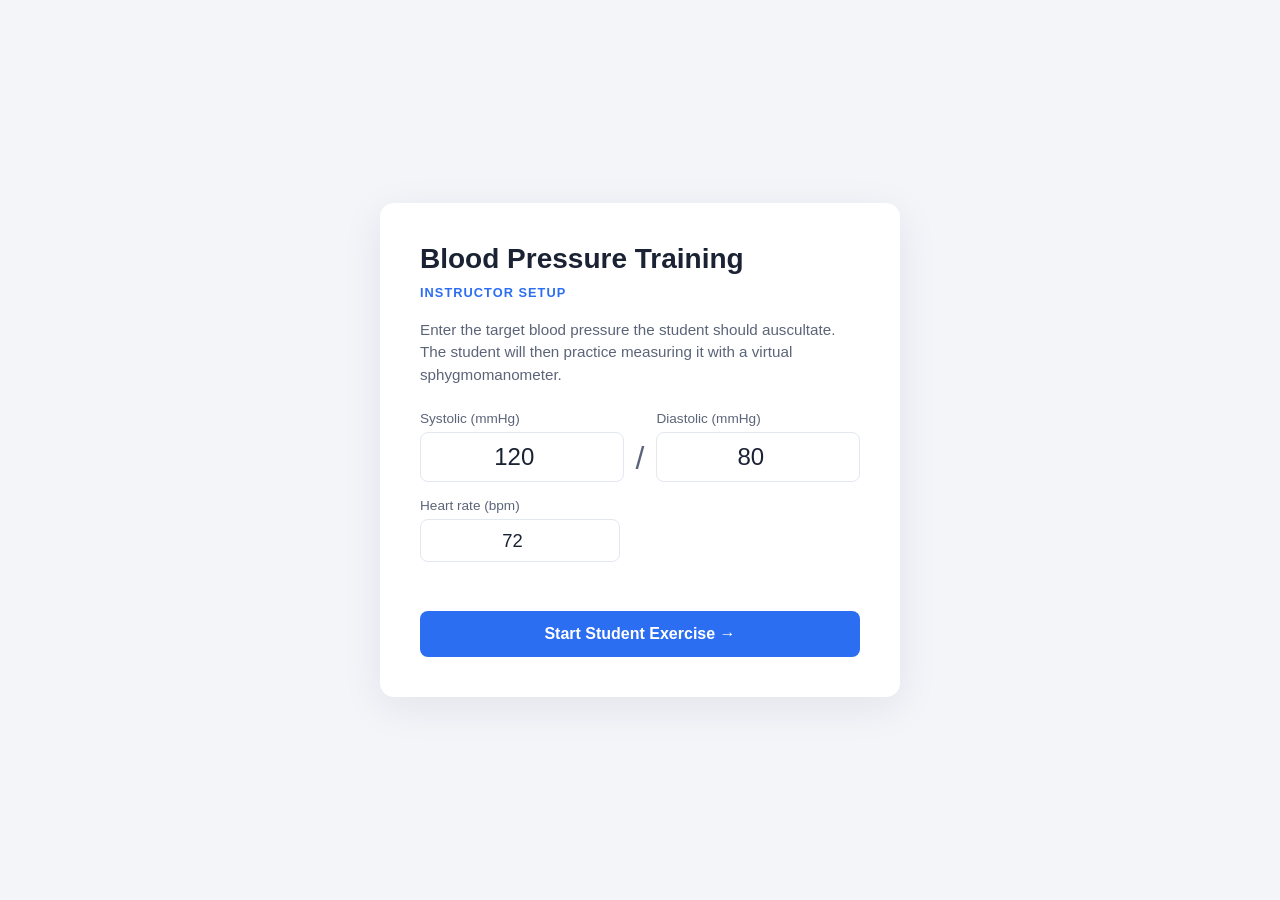
==== index.html @ f1b0f9da "Initial blood pressure training site Instructor page sets target systolic/diastolic/HR; student page" ====
<!DOCTYPE html>
<html lang="en">
<head>
  <meta charset="UTF-8" />
  <meta name="viewport" content="width=device-width, initial-scale=1.0" />
  <title>BP Training — Instructor</title>
  <link rel="stylesheet" href="styles.css" />
</head>
<body>
  <main class="instructor-page">
    <div class="card">
      <h1>Blood Pressure Training</h1>
      <p class="subtitle">Instructor Setup</p>
      <p class="hint">
        Enter the target blood pressure the student should auscultate.
        The student will then practice measuring it with a virtual sphygmomanometer.
      </p>

      <form id="setup-form">
        <div class="bp-inputs">
          <label>
            <span>Systolic (mmHg)</span>
            <input
              type="number"
              id="systolic"
              name="systolic"
              min="60"
              max="260"
              value="120"
              required
            />
          </label>
          <span class="slash">/</span>
          <label>
            <span>Diastolic (mmHg)</span>
            <input
              type="number"
              id="diastolic"
              name="diastolic"
              min="30"
              max="160"
              value="80"
              required
            />
          </label>
        </div>

        <label class="full-row">
          <span>Heart rate (bpm)</span>
          <input
            type="number"
            id="heart-rate"
            name="heart-rate"
            min="40"
            max="140"
            value="72"
            required
          />
        </label>

        <p id="error" class="error-msg" role="alert"></p>

        <button type="submit" class="primary-btn">Start Student Exercise &rarr;</button>
      </form>
    </div>
  </main>

  <script>
    const form = document.getElementById('setup-form');
    const errorEl = document.getElementById('error');

    form.addEventListener('submit', (e) => {
      e.preventDefault();
      const systolic = parseInt(document.getElementById('systolic').value, 10);
      const diastolic = parseInt(document.getElementById('diastolic').value, 10);
      const heartRate = parseInt(document.getElementById('heart-rate').value, 10);

      errorEl.textContent = '';

      if (Number.isNaN(systolic) || Number.isNaN(diastolic) || Number.isNaN(heartRate)) {
        errorEl.textContent = 'Please enter valid numbers for all fields.';
        return;
      }
      if (systolic <= diastolic) {
        errorEl.textContent = 'Systolic pressure must be greater than diastolic pressure.';
        return;
      }
      if (systolic - diastolic < 10) {
        errorEl.textContent = 'Pulse pressure should be at least 10 mmHg.';
        return;
      }

      sessionStorage.setItem('bp_systolic', String(systolic));
      sessionStorage.setItem('bp_diastolic', String(diastolic));
      sessionStorage.setItem('bp_hr', String(heartRate));

      window.location.href = 'student.html';
    });
  </script>
</body>
</html>
---- styles.css ----
:root {
  --bg: #f3f5f9;
  --surface: #ffffff;
  --ink: #1a2233;
  --muted: #5b6478;
  --line: #e3e7ef;
  --accent: #2c6ef2;
  --accent-deep: #1a4fbf;
  --danger: #d23b3b;
  --good: #1f9d55;
  --gauge-face: #f8f6ef;
  --gauge-ring: #2a2f3a;
  --needle: #b8232b;
}

* { box-sizing: border-box; }

html, body {
  margin: 0;
  padding: 0;
  background: var(--bg);
  color: var(--ink);
  font-family: -apple-system, BlinkMacSystemFont, "Segoe UI", Roboto,
    Helvetica, Arial, sans-serif;
  min-height: 100vh;
}

h1, h2, h3 { margin: 0 0 0.5rem; font-weight: 600; }
p { line-height: 1.5; }

/* ---------- Instructor page ---------- */
.instructor-page {
  min-height: 100vh;
  display: flex;
  align-items: center;
  justify-content: center;
  padding: 2rem;
}

.card {
  background: var(--surface);
  border-radius: 14px;
  padding: 2.5rem;
  width: 100%;
  max-width: 520px;
  box-shadow: 0 10px 40px rgba(20, 30, 60, 0.08);
}

.card h1 {
  font-size: 1.75rem;
}

.subtitle {
  color: var(--accent);
  font-weight: 600;
  text-transform: uppercase;
  letter-spacing: 0.08em;
  font-size: 0.8rem;
  margin: 0 0 1rem;
}

.hint {
  color: var(--muted);
  margin-bottom: 1.5rem;
  font-size: 0.95rem;
}

/* Inputs */
.bp-inputs {
  display: flex;
  align-items: flex-end;
  gap: 0.75rem;
  margin-bottom: 1rem;
}

.bp-inputs label {
  flex: 1;
  display: flex;
  flex-direction: column;
  gap: 0.4rem;
  font-size: 0.85rem;
  color: var(--muted);
  font-weight: 500;
}

.bp-inputs input,
.full-row input {
  font-size: 1.5rem;
  padding: 0.6rem 0.8rem;
  border: 1.5px solid var(--line);
  border-radius: 8px;
  width: 100%;
  text-align: center;
  font-variant-numeric: tabular-nums;
  transition: border-color 0.15s ease;
  background: white;
  color: var(--ink);
}

.bp-inputs input:focus,
.full-row input:focus {
  outline: none;
  border-color: var(--accent);
}

.slash {
  font-size: 2rem;
  color: var(--muted);
  padding-bottom: 0.3rem;
}

.full-row {
  display: flex;
  flex-direction: column;
  gap: 0.4rem;
  font-size: 0.85rem;
  color: var(--muted);
  font-weight: 500;
  margin-bottom: 1.25rem;
}

.full-row input {
  font-size: 1.15rem;
  max-width: 200px;
}

.error-msg {
  color: var(--danger);
  font-size: 0.9rem;
  min-height: 1.2em;
  margin: 0.25rem 0 0.75rem;
}

/* Buttons */
.primary-btn {
  background: var(--accent);
  color: white;
  border: none;
  padding: 0.85rem 1.25rem;
  font-size: 1rem;
  border-radius: 8px;
  font-weight: 600;
  cursor: pointer;
  width: 100%;
  transition: background 0.15s ease, transform 0.05s ease;
}
.primary-btn:hover { background: var(--accent-deep); }
.primary-btn:active { transform: translateY(1px); }

.ghost-btn {
  background: transparent;
  color: var(--muted);
  border: 1.5px solid var(--line);
  padding: 0.6rem 1rem;
  border-radius: 8px;
  cursor: pointer;
  font-weight: 500;
  width: 100%;
  margin-top: 0.5rem;
}
.ghost-btn:hover { color: var(--ink); border-color: var(--muted); }

/* ---------- Student page ---------- */
.student-page {
  max-width: 1100px;
  margin: 0 auto;
  padding: 2rem 1.5rem 3rem;
}

.top-bar {
  display: flex;
  align-items: baseline;
  justify-content: space-between;
  margin-bottom: 1rem;
  gap: 1rem;
}
.top-bar h1 {
  font-size: 1.5rem;
}

.back-link {
  color: var(--accent);
  text-decoration: none;
  font-size: 0.9rem;
}
.back-link:hover { text-decoration: underline; }

.instructions {
  background: #eef3ff;
  border: 1px solid #d6e0ff;
  color: #1b2a4e;
  padding: 0.9rem 1.1rem;
  border-radius: 10px;
  font-size: 0.92rem;
  margin-bottom: 1.5rem;
}
.instructions p { margin: 0; }
.instructions em { color: #1a4fbf; font-style: normal; font-weight: 600; }

.exercise-grid {
  display: grid;
  grid-template-columns: 1.2fr 1fr;
  gap: 1.5rem;
}

@media (max-width: 820px) {
  .exercise-grid { grid-template-columns: 1fr; }
}

.gauge-panel,
.controls-panel {
  background: var(--surface);
  border-radius: 14px;
  padding: 1.5rem;
  box-shadow: 0 6px 24px rgba(20, 30, 60, 0.06);
}

/* Gauge */
.gauge-wrapper {
  position: relative;
  display: flex;
  flex-direction: column;
  align-items: center;
}

.gauge {
  width: 100%;
  max-width: 360px;
  height: auto;
  display: block;
}

.gauge-bg { fill: var(--gauge-face); }
.gauge-ring {
  fill: none;
  stroke: var(--gauge-ring);
  stroke-width: 6;
}

.tick {
  stroke: #1f2530;
  stroke-width: 1.5;
}
.tick.major { stroke-width: 2.5; }
.tick-label {
  fill: #1f2530;
  font-size: 11px;
  font-weight: 600;
  font-family: ui-monospace, "SF Mono", Menlo, monospace;
  text-anchor: middle;
  dominant-baseline: middle;
}

.gauge-label {
  fill: var(--muted);
  font-size: 11px;
  letter-spacing: 0.15em;
  text-transform: uppercase;
}
.gauge-brand {
  fill: #a3a8b0;
  font-size: 9px;
  letter-spacing: 0.2em;
}

.needle {
  stroke: var(--needle);
  stroke-width: 4;
  stroke-linecap: round;
  filter: drop-shadow(0 1px 2px rgba(0,0,0,0.2));
}

.needle-cap {
  fill: #2a2f3a;
}

.pressure-readout {
  margin-top: 0.5rem;
  font-family: ui-monospace, "SF Mono", Menlo, monospace;
  font-size: 1.6rem;
  color: var(--ink);
  font-variant-numeric: tabular-nums;
}
.readout-unit {
  font-size: 0.85rem;
  color: var(--muted);
  margin-left: 0.3rem;
}

/* Cuff visual */
.cuff-area { margin-top: 1.25rem; }

.arm {
  height: 70px;
  background: linear-gradient(180deg, #f3d2bd 0%, #e0a87f 100%);
  border-radius: 35px;
  position: relative;
  margin: 0 1rem;
  box-shadow: inset 0 -6px 12px rgba(0,0,0,0.08);
}

.cuff {
  position: absolute;
  top: -8px;
  left: 25%;
  right: 25%;
  height: 86px;
  background: linear-gradient(180deg, #3a4a6b 0%, #2a3854 100%);
  border-radius: 8px;
  border: 2px solid #1a2540;
  transition: filter 0.2s ease, transform 0.2s ease;
}

.cuff.inflated {
  filter: brightness(1.05);
  transform: scaleY(1.04);
}

.cuff-tube {
  position: absolute;
  bottom: -18px;
  right: 12px;
  width: 6px;
  height: 22px;
  background: #2a3854;
  border-radius: 3px;
}

.stethoscope-status {
  margin-top: 1rem;
  display: flex;
  align-items: center;
  gap: 0.5rem;
  color: var(--muted);
  font-size: 0.9rem;
  padding: 0.5rem 0.75rem;
  background: #f7f8fb;
  border-radius: 8px;
}
.stethoscope-status.active {
  color: var(--good);
  background: #e8f7ee;
}
.steth-icon { font-size: 1.1rem; }

/* Controls */
.controls-panel h2 {
  font-size: 0.85rem;
  color: var(--muted);
  text-transform: uppercase;
  letter-spacing: 0.1em;
  margin-bottom: 0.75rem;
}

.control-group { margin-bottom: 1.5rem; }

.pump-btn,
.valve-btn {
  width: 100%;
  display: flex;
  flex-direction: column;
  align-items: flex-start;
  gap: 0.2rem;
  padding: 1rem 1.2rem;
  border-radius: 10px;
  border: none;
  cursor: pointer;
  margin-bottom: 0.75rem;
  text-align: left;
  transition: transform 0.05s ease, background 0.15s ease;
}

.pump-btn {
  background: #1f2937;
  color: white;
}
.pump-btn:hover { background: #2a3744; }
.pump-btn:active { transform: scale(0.98); }

.valve-btn {
  background: #f0f2f7;
  color: var(--ink);
  border: 1.5px solid var(--line);
}
.valve-btn[aria-pressed="true"] {
  background: #fff3e1;
  border-color: #ffb84d;
  color: #8a4a00;
}
.valve-btn:hover { background: #e7eaf0; }

.btn-title { font-size: 1.05rem; font-weight: 600; }
.btn-sub { font-size: 0.78rem; opacity: 0.75; font-weight: 400; }

.answer-group form .primary-btn { margin-top: 0.5rem; }

.feedback {
  margin-top: 1rem;
  padding: 0.9rem 1rem;
  border-radius: 10px;
  font-size: 0.95rem;
  line-height: 1.45;
}
.feedback.correct {
  background: #e6f7ee;
  border: 1px solid #b6e2c8;
  color: #135a30;
}
.feedback.close {
  background: #fff5e0;
  border: 1px solid #f0d99a;
  color: #6b4d00;
}
.feedback.wrong {
  background: #fdebeb;
  border: 1px solid #f3bdbd;
  color: #842121;
}
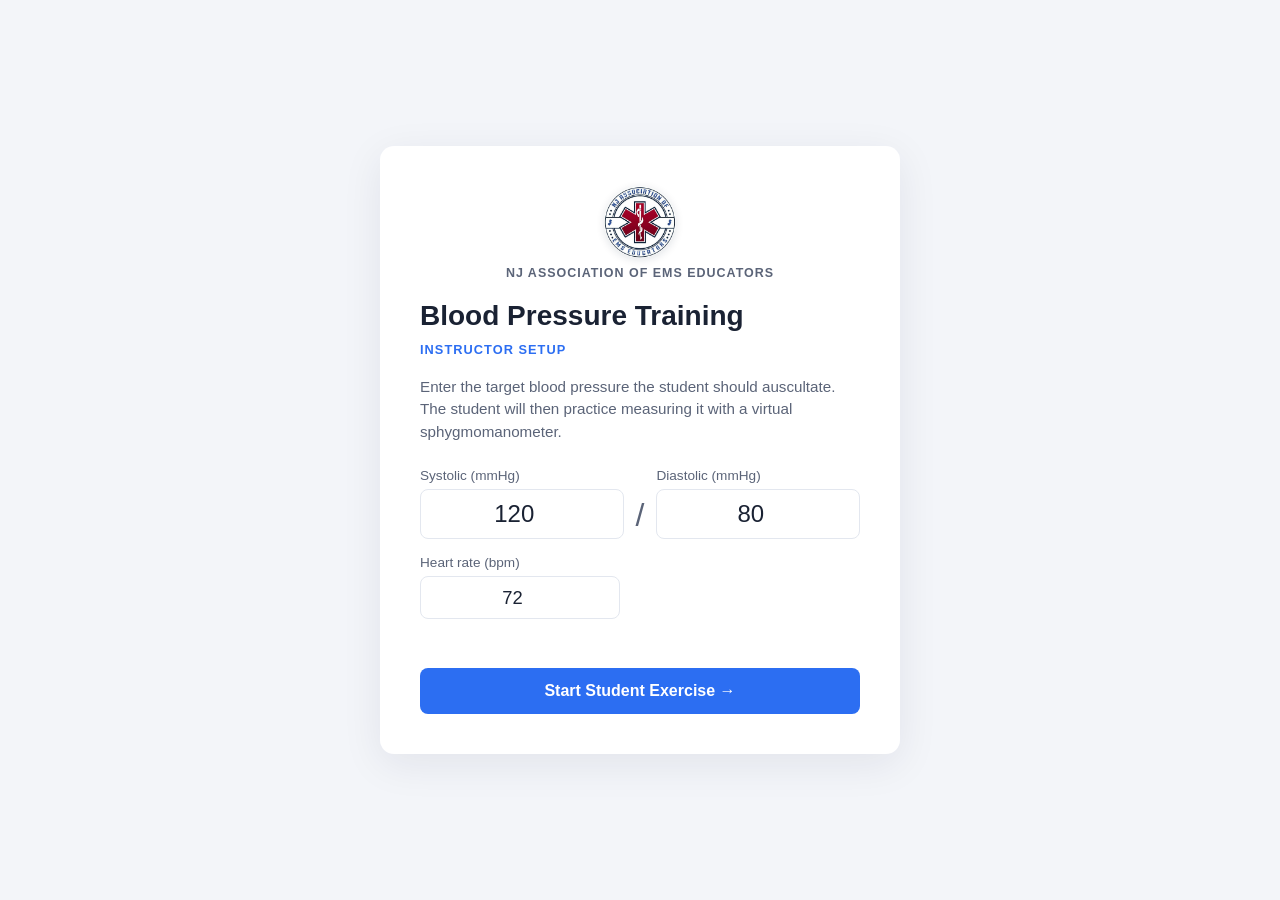
==== commit 3f25c335: "Add NJ Association of EMS Educators logo to page headers Logo appears centered above the title on th" ====
--- a/index.html
+++ b/index.html
@@ -9,6 +9,14 @@
 <body>
   <main class="instructor-page">
     <div class="card">
+      <div class="brand">
+        <img
+          src="emtref-01-1.jpg"
+          alt="New Jersey Association of EMS Educators"
+          class="org-logo"
+        />
+        <span class="org-name">NJ Association of EMS Educators</span>
+      </div>
       <h1>Blood Pressure Training</h1>
       <p class="subtitle">Instructor Setup</p>
       <p class="hint">
--- a/styles.css
+++ b/styles.css
@@ -50,6 +50,60 @@
   font-size: 1.75rem;
 }
 
+/* Brand / logo */
+.brand {
+  display: flex;
+  flex-direction: column;
+  align-items: center;
+  gap: 0.5rem;
+  margin-bottom: 1.25rem;
+}
+
+.brand-inline {
+  flex-direction: row;
+  align-items: center;
+  gap: 0.85rem;
+  margin-bottom: 0;
+}
+
+.brand-inline .brand-text {
+  display: flex;
+  flex-direction: column;
+  align-items: flex-start;
+  gap: 0.15rem;
+}
+
+.brand-inline .brand-text h1 {
+  margin: 0;
+}
+
+.org-logo {
+  width: 72px;
+  height: 72px;
+  border-radius: 50%;
+  object-fit: cover;
+  box-shadow: 0 2px 8px rgba(20, 30, 60, 0.12);
+  background: white;
+}
+
+.brand-inline .org-logo {
+  width: 56px;
+  height: 56px;
+}
+
+.org-name {
+  font-size: 0.78rem;
+  font-weight: 600;
+  letter-spacing: 0.08em;
+  text-transform: uppercase;
+  color: var(--muted);
+}
+
+.brand-inline .org-name {
+  font-size: 0.72rem;
+  color: var(--accent);
+}
+
 .subtitle {
   color: var(--accent);
   font-weight: 600;
@@ -169,10 +223,11 @@
 
 .top-bar {
   display: flex;
-  align-items: baseline;
+  align-items: center;
   justify-content: space-between;
   margin-bottom: 1rem;
   gap: 1rem;
+  flex-wrap: wrap;
 }
 .top-bar h1 {
   font-size: 1.5rem;
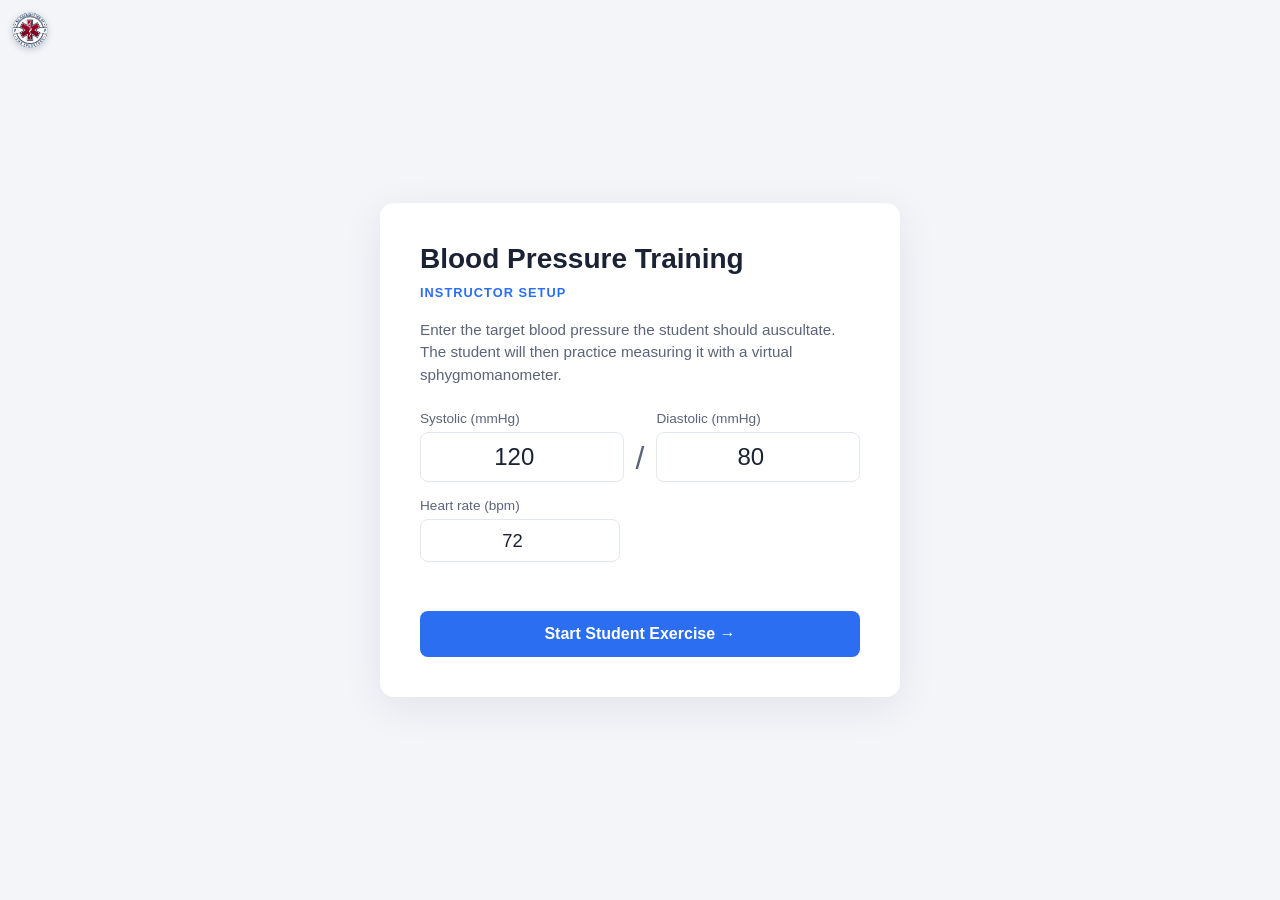
==== commit 7880813f: "Shrink logo and move to top-left corner Logo is now a 36px fixed-position badge in the top-left of e" ====
--- a/index.html
+++ b/index.html
@@ -7,16 +7,13 @@
   <link rel="stylesheet" href="styles.css" />
 </head>
 <body>
+  <img
+    src="emtref-01-1.jpg"
+    alt="NJ Association of EMS Educators"
+    class="corner-logo"
+  />
   <main class="instructor-page">
     <div class="card">
-      <div class="brand">
-        <img
-          src="emtref-01-1.jpg"
-          alt="New Jersey Association of EMS Educators"
-          class="org-logo"
-        />
-        <span class="org-name">NJ Association of EMS Educators</span>
-      </div>
       <h1>Blood Pressure Training</h1>
       <p class="subtitle">Instructor Setup</p>
       <p class="hint">
--- a/styles.css
+++ b/styles.css
@@ -50,58 +50,18 @@
   font-size: 1.75rem;
 }
 
-/* Brand / logo */
-.brand {
-  display: flex;
-  flex-direction: column;
-  align-items: center;
-  gap: 0.5rem;
-  margin-bottom: 1.25rem;
-}
-
-.brand-inline {
-  flex-direction: row;
-  align-items: center;
-  gap: 0.85rem;
-  margin-bottom: 0;
-}
-
-.brand-inline .brand-text {
-  display: flex;
-  flex-direction: column;
-  align-items: flex-start;
-  gap: 0.15rem;
-}
-
-.brand-inline .brand-text h1 {
-  margin: 0;
-}
-
-.org-logo {
-  width: 72px;
-  height: 72px;
+/* Corner logo */
+.corner-logo {
+  position: fixed;
+  top: 0.75rem;
+  left: 0.75rem;
+  width: 36px;
+  height: 36px;
   border-radius: 50%;
   object-fit: cover;
-  box-shadow: 0 2px 8px rgba(20, 30, 60, 0.12);
   background: white;
-}
-
-.brand-inline .org-logo {
-  width: 56px;
-  height: 56px;
-}
-
-.org-name {
-  font-size: 0.78rem;
-  font-weight: 600;
-  letter-spacing: 0.08em;
-  text-transform: uppercase;
-  color: var(--muted);
-}
-
-.brand-inline .org-name {
-  font-size: 0.72rem;
-  color: var(--accent);
+  box-shadow: 0 2px 6px rgba(20, 30, 60, 0.18);
+  z-index: 100;
 }
 
 .subtitle {
@@ -228,6 +188,7 @@
   margin-bottom: 1rem;
   gap: 1rem;
   flex-wrap: wrap;
+  padding-left: 52px; /* leave room for the corner logo */
 }
 .top-bar h1 {
   font-size: 1.5rem;
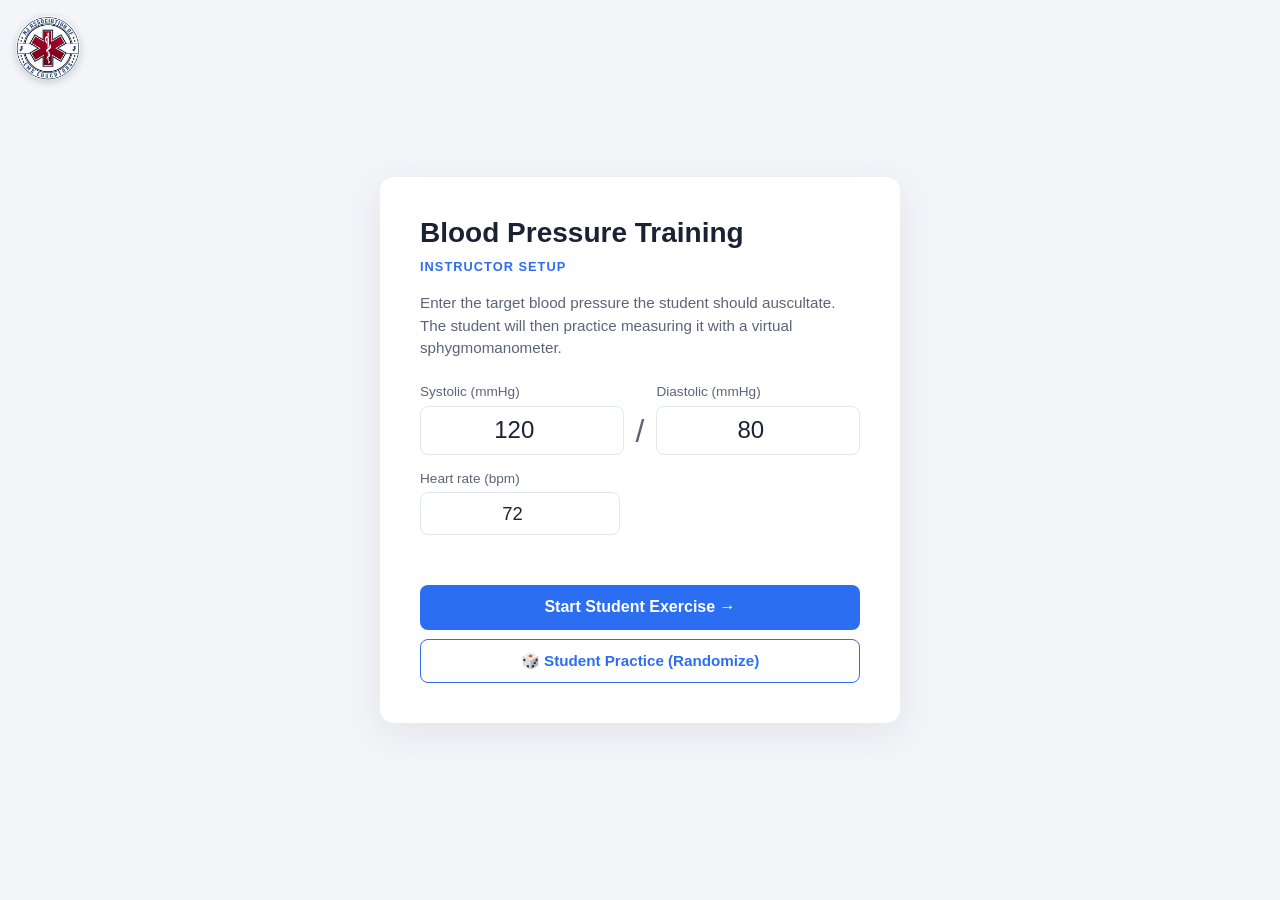
==== commit 9514d31d: "Add README; refine gauge, randomizer, audio, and student UI - Add README documenting the simulator a" ====
--- a/index.html
+++ b/index.html
@@ -66,6 +66,9 @@
         <p id="error" class="error-msg" role="alert"></p>
 
         <button type="submit" class="primary-btn">Start Student Exercise &rarr;</button>
+        <button type="button" id="practice-btn" class="secondary-btn">
+          🎲 Student Practice (Randomize)
+        </button>
       </form>
     </div>
   </main>
@@ -73,6 +76,27 @@
   <script>
     const form = document.getElementById('setup-form');
     const errorEl = document.getElementById('error');
+
+    // Student practice: generate a clinically plausible random BP + HR,
+    // then launch straight into the exercise.
+    const randInt = (min, max) => Math.floor(Math.random() * (max - min + 1)) + min;
+    // Sphygmomanometers resolve to even numbers (2 mmHg marks), so round to even.
+    const randEven = (min, max) => randInt(min / 2, max / 2) * 2;
+
+    document.getElementById('practice-btn').addEventListener('click', () => {
+      const systolic = randEven(90, 180);
+      // Keep a realistic pulse pressure (30–60) without exceeding the diastolic floor.
+      const pulsePressure = randEven(30, 60);
+      const diastolic = Math.max(50, systolic - pulsePressure);
+      const heartRate = randInt(55, 95);
+
+      document.getElementById('systolic').value = String(systolic);
+      document.getElementById('diastolic').value = String(diastolic);
+      document.getElementById('heart-rate').value = String(heartRate);
+
+      // Reuse the form's validation + navigation path.
+      form.requestSubmit();
+    });
 
     form.addEventListener('submit', (e) => {
       e.preventDefault();
--- a/styles.css
+++ b/styles.css
@@ -53,14 +53,14 @@
 /* Corner logo */
 .corner-logo {
   position: fixed;
-  top: 0.75rem;
-  left: 0.75rem;
-  width: 36px;
-  height: 36px;
+  top: 1rem;
+  left: 1rem;
+  width: 64px;
+  height: 64px;
   border-radius: 50%;
   object-fit: cover;
   background: white;
-  box-shadow: 0 2px 6px rgba(20, 30, 60, 0.18);
+  box-shadow: 0 2px 8px rgba(20, 30, 60, 0.2);
   z-index: 100;
 }
 
@@ -161,6 +161,22 @@
 .primary-btn:hover { background: var(--accent-deep); }
 .primary-btn:active { transform: translateY(1px); }
 
+.secondary-btn {
+  background: transparent;
+  color: var(--accent);
+  border: 1.5px solid var(--accent);
+  padding: 0.75rem 1.25rem;
+  font-size: 0.95rem;
+  border-radius: 8px;
+  font-weight: 600;
+  cursor: pointer;
+  width: 100%;
+  margin-top: 0.6rem;
+  transition: background 0.15s ease, color 0.15s ease, transform 0.05s ease;
+}
+.secondary-btn:hover { background: var(--accent); color: white; }
+.secondary-btn:active { transform: translateY(1px); }
+
 .ghost-btn {
   background: transparent;
   color: var(--muted);
@@ -188,7 +204,7 @@
   margin-bottom: 1rem;
   gap: 1rem;
   flex-wrap: wrap;
-  padding-left: 52px; /* leave room for the corner logo */
+  padding-left: 84px; /* leave room for the corner logo */
 }
 .top-bar h1 {
   font-size: 1.5rem;
@@ -342,23 +358,6 @@
   border-radius: 3px;
 }
 
-.stethoscope-status {
-  margin-top: 1rem;
-  display: flex;
-  align-items: center;
-  gap: 0.5rem;
-  color: var(--muted);
-  font-size: 0.9rem;
-  padding: 0.5rem 0.75rem;
-  background: #f7f8fb;
-  border-radius: 8px;
-}
-.stethoscope-status.active {
-  color: var(--good);
-  background: #e8f7ee;
-}
-.steth-icon { font-size: 1.1rem; }
-
 /* Controls */
 .controls-panel h2 {
   font-size: 0.85rem;
